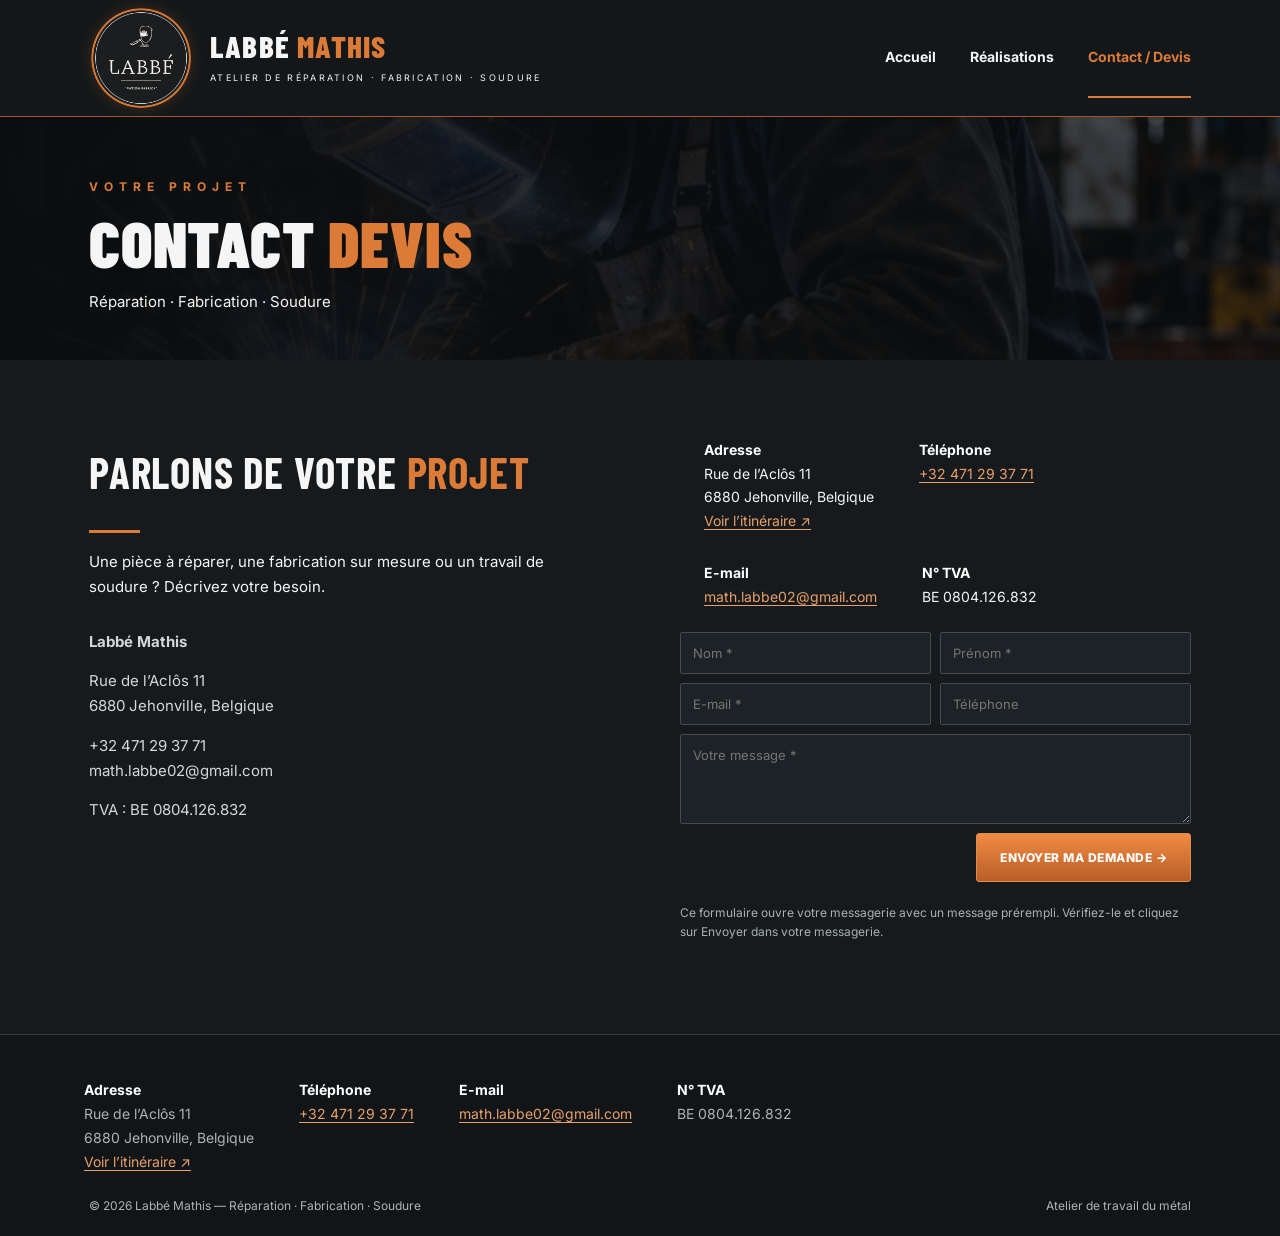
==== contact.html @ d6e79ace "Add files via upload" ====
<!doctype html><html lang="fr"><head><meta charset="utf-8"><meta name="viewport" content="width=device-width,initial-scale=1"><meta name="description" content="Labbé Mathis : réparation, fabrication et soudure. Atelier de travail du métal."><title>Contact et devis | Labbé Mathis</title><link rel="stylesheet" href="style.css"></head><body><header class="top"><div class="wrap nav"><a class="brand" href="index.html"><img src="assets/logo-labbe-renforce.png" alt="Logo officiel Labbé"><span><strong>LABBÉ <em>MATHIS</em></strong><small>ATELIER DE RÉPARATION · FABRICATION · SOUDURE</small></span></a><nav class="links" aria-label="Navigation"><a href="index.html" >Accueil</a><a href="index.html#realisations">Réalisations</a><a href="contact.html" class="active">Contact / Devis</a></nav></div></header><main><section class="page-banner"><div class="wrap"><div class="eyebrow orange">Votre projet</div><h1>Contact <span>Devis</span></h1><p>Réparation · Fabrication · Soudure</p></div></section><section class="contact-page"><div class="wrap contact-layout"><div><h2>Parlons de votre <span>projet</span></h2><div class="accent"></div><p>Une pièce à réparer, une fabrication sur mesure ou un travail de soudure ? Décrivez votre besoin.</p><div class="details"><strong>Labbé Mathis</strong><p>Rue de l’Aclôs 11<br>6880 Jehonville, Belgique</p><p><a href="tel:+32471293771">+32 471 29 37 71</a><br><a href="mailto:math.labbe02@gmail.com">math.labbe02@gmail.com</a></p><p>TVA : BE 0804.126.832</p></div></div><div><div class="atelier-details"><p><strong>Adresse</strong><br>Rue de l’Aclôs 11<br>6880 Jehonville, Belgique<br><a href="https://www.google.com/maps/search/?api=1&amp;query=Rue+de+l%27Acl%C3%B4s+11+6880+Jehonville" target="_blank" rel="noopener noreferrer">Voir l’itinéraire ↗</a></p><p><strong>Téléphone</strong><br><a href="tel:+32471293771">+32 471 29 37 71</a></p><p><strong>E-mail</strong><br><a href="mailto:math.labbe02@gmail.com">math.labbe02@gmail.com</a></p><p><strong>N° TVA</strong><br>BE 0804.126.832</p></div><form class="form" id="contactForm"><div class="form-row"><input name="nom" placeholder="Nom *" aria-label="Nom" autocomplete="family-name" required><input name="prenom" placeholder="Prénom *" aria-label="Prénom" autocomplete="given-name" required></div><div class="form-row"><input name="email" type="email" placeholder="E-mail *" aria-label="E-mail" required><input name="telephone" type="tel" placeholder="Téléphone" aria-label="Téléphone"></div><textarea name="message" placeholder="Votre message *" aria-label="Votre message" required></textarea><button class="btn" type="submit">Envoyer ma demande →</button><p class="notice">Ce formulaire ouvre votre messagerie avec un message prérempli. Vérifiez-le et cliquez sur Envoyer dans votre messagerie.</p></form></div></div></section></main><footer class="footer"><div class="atelier-details"><p><strong>Adresse</strong><br>Rue de l’Aclôs 11<br>6880 Jehonville, Belgique<br><a href="https://www.google.com/maps/search/?api=1&amp;query=Rue+de+l%27Acl%C3%B4s+11+6880+Jehonville" target="_blank" rel="noopener noreferrer">Voir l’itinéraire ↗</a></p><p><strong>Téléphone</strong><br><a href="tel:+32471293771">+32 471 29 37 71</a></p><p><strong>E-mail</strong><br><a href="mailto:math.labbe02@gmail.com">math.labbe02@gmail.com</a></p><p><strong>N° TVA</strong><br>BE 0804.126.832</p></div><div class="wrap footline"><span>© <span id="year"></span> Labbé Mathis — Réparation · Fabrication · Soudure</span><span>Atelier de travail du métal</span></div></footer><script>document.getElementById('year').textContent=new Date().getFullYear()</script><script>document.querySelectorAll('#contactForm').forEach(f=>f.addEventListener('submit',e=>{e.preventDefault();if(!f.reportValidity())return;const d=new FormData(f);const subject='Demande de devis — Labbé Mathis';const body=['Nom : '+d.get('nom'),'Prénom : '+d.get('prenom'),'E-mail : '+d.get('email'),'Téléphone : '+(d.get('telephone')||'Non renseigné'),'','Message :',d.get('message')].join('\n');window.location.href='mailto:math.labbe02@gmail.com?subject='+encodeURIComponent(subject)+'&body='+encodeURIComponent(body)}));</script></body></html>
---- style.css ----
@import url('https://fonts.googleapis.com/css2?family=Barlow+Condensed:wght@500;600;700;800;900&family=Inter:wght@400;500;600;700;800&display=swap');
:root{--bg:#161a1c;--panel:#111619;--line:#353d40;--orange:#dc7b37;--white:#f5f5f5;--muted:#c9cdd0}*{box-sizing:border-box}html{scroll-behavior:smooth}body{margin:0;background:var(--bg);color:var(--white);font:15px/1.65 Inter,Arial,sans-serif}a{color:inherit;text-decoration:none}.wrap{max-width:1150px;margin:auto;padding:0 24px}.top{background:#141719;border-bottom:1px solid #9c572b;position:sticky;top:0;z-index:20}.nav{min-height:83px;display:flex;justify-content:space-between;align-items:center;gap:18px}.brand{display:flex;align-items:center;gap:13px}.brand img{width:68px;height:68px;border-radius:50%;object-fit:cover;border:1px solid #535353}.brand strong{font:800 31px/1 'Barlow Condensed',sans-serif;letter-spacing:1.2px}.brand strong em{color:var(--orange);font-style:normal}.brand small{display:block;letter-spacing:2.3px;font-size:9px;margin-top:5px}.links{display:flex;gap:34px;font-weight:700;font-size:14px}.links a{padding:27px 0;border-bottom:2px solid transparent}.links a:hover,.links a.active{color:var(--orange);border-bottom-color:var(--orange)}.hero{min-height:465px;background:linear-gradient(90deg,#0b0e10 0%,#0b0e10 26%,rgba(11,14,16,.96) 39%,rgba(11,14,16,.12) 78%),url('assets/hero.jpg') right center/auto 100% no-repeat,#0b0e10;display:flex;align-items:center;border-bottom:1px solid #a15e34}.hero .wrap{width:100%}.hero-inner{padding:43px 0 48px}.eyebrow{letter-spacing:6px;text-transform:uppercase;font-size:12px;font-weight:700}.orange{color:var(--orange)}h1,h2,h3{font-family:'Barlow Condensed',Impact,sans-serif;line-height:1.02;text-transform:uppercase;letter-spacing:.8px}h1{font-size:clamp(62px,7.5vw,100px);margin:12px 0 15px;font-weight:900;max-width:630px}h1 span,h2 span{color:var(--orange)}.accent{width:51px;height:3px;background:var(--orange);margin:17px 0}.hero p{font-size:12px;font-weight:700;letter-spacing:4px;text-transform:uppercase;max-width:390px;line-height:2}.btn{background:linear-gradient(#f18b43,#b85e27);border:1px solid #e08b4c;border-radius:3px;display:inline-block;color:white;font:800 12px Inter,sans-serif;letter-spacing:.5px;padding:16px 23px;text-transform:uppercase;cursor:pointer}.btn:hover{filter:brightness(1.13)}.services{padding:24px 0 22px;background:radial-gradient(circle at 20% 20%,#262c2e,#171b1d 70%)}.cards{display:grid;grid-template-columns:repeat(3,minmax(0,1fr));gap:21px}.card{background:linear-gradient(120deg,#151a1c,#0c1113);border:1px solid var(--line)}.card>img{display:block;width:100%;height:150px;object-fit:cover}.card-content{display:grid;grid-template-columns:56px 1fr;gap:15px;padding:23px 22px 25px}.symbol{font-size:37px;color:var(--orange);line-height:1.1}.card h3{font-size:26px;margin:0 0 13px}.card p{font-size:13px;line-height:1.55;color:#d2d5d6;margin:0}.card .accent{margin:17px 0 0;width:49px;height:2px}.contact-section{background:linear-gradient(90deg,rgba(8,11,13,.78),rgba(8,11,13,.97) 53%),url('assets/contact-bg.jpg') left center/cover;border-top:1px solid #3e4447;padding:45px 0 50px}.contact-layout{display:grid;grid-template-columns:1fr 1fr;gap:50px}.contact-section h2{font-size:46px;margin:8px 0}.contact-section p{max-width:440px;font-size:16px}.form{display:grid;gap:9px}.form-row{display:grid;grid-template-columns:1fr 1fr;gap:9px}.form input,.form textarea{width:100%;background:#1c2225;border:1px solid #414b50;color:white;border-radius:2px;padding:12px;font:13px Inter,sans-serif}.form textarea{min-height:90px;resize:vertical}.form .btn{justify-self:end}.form input:focus,.form textarea:focus{outline:2px solid var(--orange)}.notice{font-size:12px!important;color:#aab1b4}.footer{background:#111517;border-top:1px solid #363e41;padding:20px 0;color:#aeb4b6;font-size:12px}.footline{display:flex;justify-content:space-between;gap:15px;flex-wrap:wrap}.page-banner{padding:60px 0 30px;background:linear-gradient(90deg,#0b0e10,rgba(11,14,16,.72)),url('assets/hero.jpg') right center/cover}.page-banner h1{font-size:65px;margin:12px 0}.contact-page{padding:55px 0 80px}.contact-page .contact-layout{gap:80px}.contact-page h2{font-size:43px}.details{padding:15px 0;color:#d4d8da}@media(max-width:760px){.nav{padding-top:9px;padding-bottom:8px;flex-wrap:wrap}.brand img{width:56px;height:56px}.brand strong{font-size:26px}.brand small{font-size:8px;letter-spacing:1px}.links{width:100%;justify-content:center;gap:35px}.links a{padding:7px 0}.hero{background:linear-gradient(90deg,rgba(8,10,12,.93),rgba(8,10,12,.57)),url('assets/hero.jpg') center/cover;min-height:460px}.hero-inner{padding:55px 0}h1{font-size:clamp(56px,13vw,85px)}.cards,.contact-layout{grid-template-columns:1fr}.card>img{height:190px}.contact-layout{gap:22px}.contact-section{padding:42px 0}.form-row{grid-template-columns:1fr}.contact-page{padding:40px 0}.contact-page .contact-layout{gap:25px}}
/* Réalisations */
.realizations{padding:70px 0 85px;background:#1c2226;border-top:1px solid #394045}.realizations h2{margin:10px 0 12px;font-size:clamp(38px,5vw,60px)}.realizations h2 span{color:#d17a37}.realizations-lead{color:#b9c0c4;max-width:760px;margin:0 0 32px}.realization-grid{display:grid;grid-template-columns:repeat(3,minmax(0,1fr));gap:25px}.realization-card{background:#272e32;border:1px solid #465055;border-radius:17px;overflow:hidden;box-shadow:0 14px 28px #0003}.realization-main{display:block;width:100%;height:245px;object-fit:cover;background:#151a1d}.realization-content{padding:22px}.realization-content h3{font-size:27px;margin:0 0 8px}.realization-content p{color:#bdc5c8;font-size:14px;line-height:1.6;min-height:65px;margin:0 0 16px}.realization-thumbs{display:flex;gap:8px;flex-wrap:wrap}.realization-thumb{border:2px solid transparent;border-radius:8px;overflow:hidden;padding:0;background:none;cursor:pointer;width:67px;height:56px;transition:border-color .15s}.realization-thumb[aria-pressed="true"],.realization-thumb:focus-visible{border-color:#d17a37}.realization-thumb img{width:100%;height:100%;object-fit:cover;display:block}.demo-tag{display:inline-block;font-size:11px;letter-spacing:1px;color:#dca779;text-transform:uppercase;margin-bottom:9px}@media(max-width:900px){.realization-grid{grid-template-columns:repeat(2,minmax(0,1fr))}}@media(max-width:600px){.realization-grid{grid-template-columns:1fr}.realizations{padding:48px 0}.realization-main{height:220px}}

.atelier-details{max-width:1160px;margin:0 auto;padding:18px 24px;display:flex;flex-wrap:wrap;gap:18px 45px}.atelier-details p{margin:5px 0;font-size:14px;line-height:1.7}.atelier-details a{color:#e9a06a;text-decoration:underline;text-underline-offset:3px}.atelier-details strong{color:#fff}

/* Navigation et alignement des cartes Réalisations */
html{scroll-padding-top:105px}
.realization-grid{align-items:stretch}
.realization-card{display:flex;flex-direction:column;height:100%}
.realization-content{display:flex;flex-direction:column;flex:1}
.realization-content h3{min-height:2.15em}
.realization-content p{min-height:0;flex:1}
.realization-thumbs{margin-top:auto;min-height:60px;align-content:flex-start}
@media(max-width:600px){.realization-content h3{min-height:0}}

/* Logo amélioré : plus grand, contraste renforcé et contour cuivré */
.brand img{width:104px;height:104px;object-fit:contain;border:0;border-radius:50%;filter:drop-shadow(0 0 7px rgba(220,123,55,.22));flex-shrink:0}.nav{min-height:116px}.brand{gap:17px}@media(max-width:760px){.brand img{width:78px;height:78px}.nav{min-height:unset}}
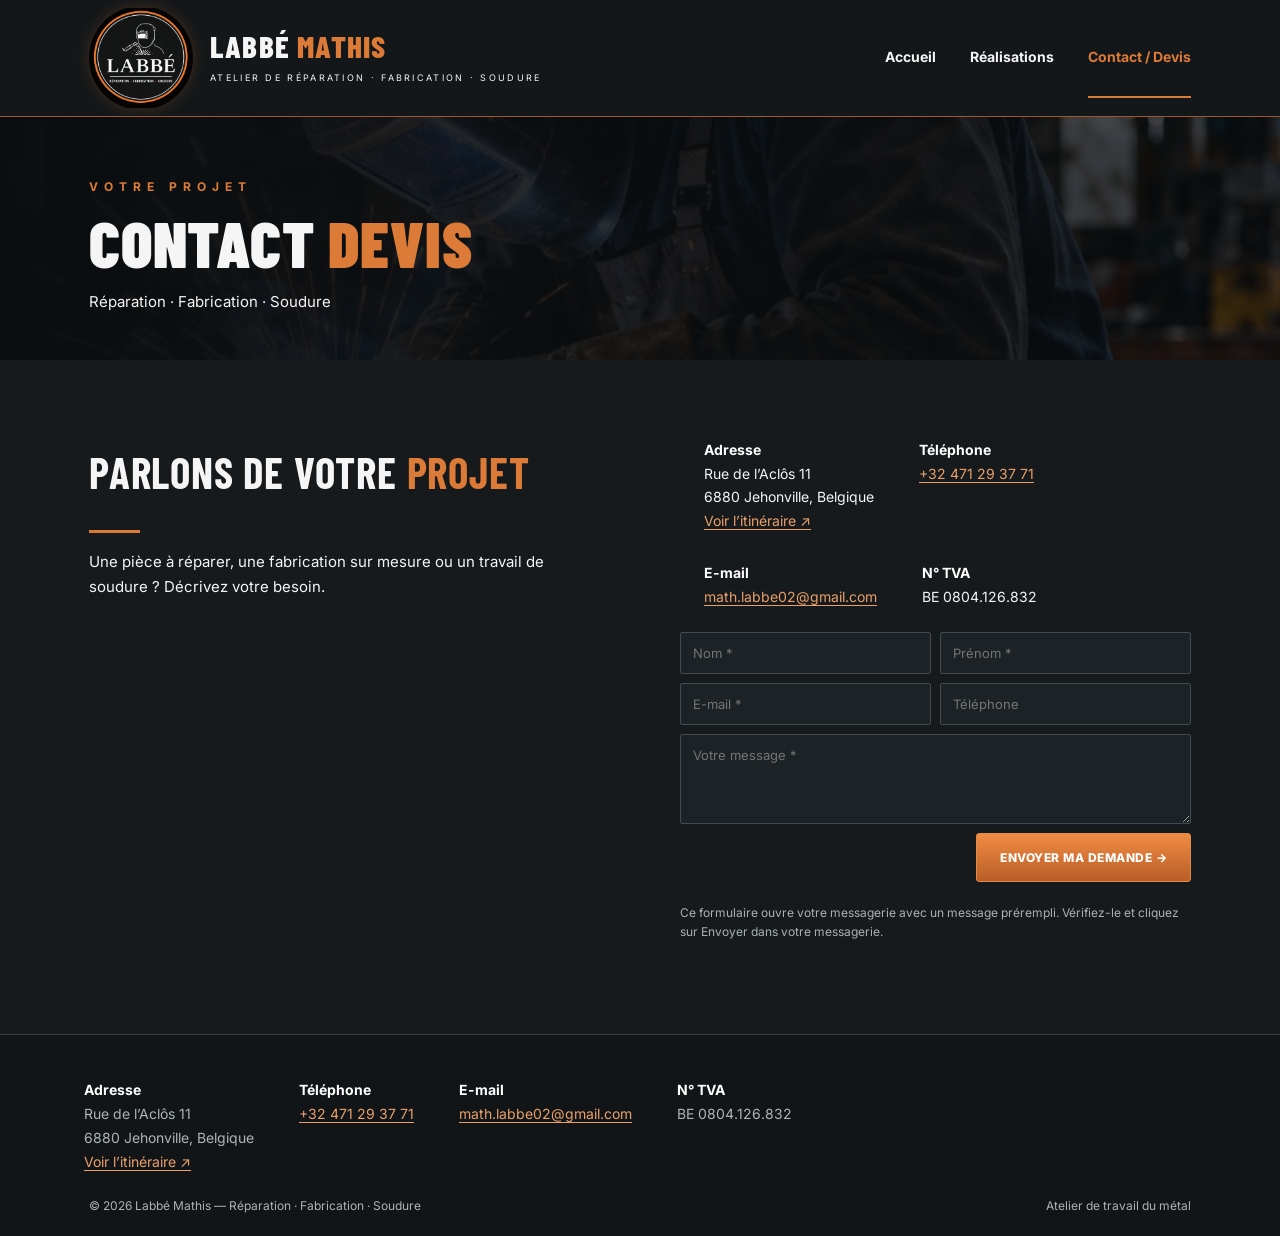
==== commit dd03a647: "Add files via upload" ====
--- a/contact.html
+++ b/contact.html
@@ -1 +1,2 @@
-<!doctype html><html lang="fr"><head><meta charset="utf-8"><meta name="viewport" content="width=device-width,initial-scale=1"><meta name="description" content="Labbé Mathis : réparation, fabrication et soudure. Atelier de travail du métal."><title>Contact et devis | Labbé Mathis</title><link rel="stylesheet" href="style.css"></head><body><header class="top"><div class="wrap nav"><a class="brand" href="index.html"><img src="assets/logo-labbe-renforce.png" alt="Logo officiel Labbé"><span><strong>LABBÉ <em>MATHIS</em></strong><small>ATELIER DE RÉPARATION · FABRICATION · SOUDURE</small></span></a><nav class="links" aria-label="Navigation"><a href="index.html" >Accueil</a><a href="index.html#realisations">Réalisations</a><a href="contact.html" class="active">Contact / Devis</a></nav></div></header><main><section class="page-banner"><div class="wrap"><div class="eyebrow orange">Votre projet</div><h1>Contact <span>Devis</span></h1><p>Réparation · Fabrication · Soudure</p></div></section><section class="contact-page"><div class="wrap contact-layout"><div><h2>Parlons de votre <span>projet</span></h2><div class="accent"></div><p>Une pièce à réparer, une fabrication sur mesure ou un travail de soudure ? Décrivez votre besoin.</p><div class="details"><strong>Labbé Mathis</strong><p>Rue de l’Aclôs 11<br>6880 Jehonville, Belgique</p><p><a href="tel:+32471293771">+32 471 29 37 71</a><br><a href="mailto:math.labbe02@gmail.com">math.labbe02@gmail.com</a></p><p>TVA : BE 0804.126.832</p></div></div><div><div class="atelier-details"><p><strong>Adresse</strong><br>Rue de l’Aclôs 11<br>6880 Jehonville, Belgique<br><a href="https://www.google.com/maps/search/?api=1&amp;query=Rue+de+l%27Acl%C3%B4s+11+6880+Jehonville" target="_blank" rel="noopener noreferrer">Voir l’itinéraire ↗</a></p><p><strong>Téléphone</strong><br><a href="tel:+32471293771">+32 471 29 37 71</a></p><p><strong>E-mail</strong><br><a href="mailto:math.labbe02@gmail.com">math.labbe02@gmail.com</a></p><p><strong>N° TVA</strong><br>BE 0804.126.832</p></div><form class="form" id="contactForm"><div class="form-row"><input name="nom" placeholder="Nom *" aria-label="Nom" autocomplete="family-name" required><input name="prenom" placeholder="Prénom *" aria-label="Prénom" autocomplete="given-name" required></div><div class="form-row"><input name="email" type="email" placeholder="E-mail *" aria-label="E-mail" required><input name="telephone" type="tel" placeholder="Téléphone" aria-label="Téléphone"></div><textarea name="message" placeholder="Votre message *" aria-label="Votre message" required></textarea><button class="btn" type="submit">Envoyer ma demande →</button><p class="notice">Ce formulaire ouvre votre messagerie avec un message prérempli. Vérifiez-le et cliquez sur Envoyer dans votre messagerie.</p></form></div></div></section></main><footer class="footer"><div class="atelier-details"><p><strong>Adresse</strong><br>Rue de l’Aclôs 11<br>6880 Jehonville, Belgique<br><a href="https://www.google.com/maps/search/?api=1&amp;query=Rue+de+l%27Acl%C3%B4s+11+6880+Jehonville" target="_blank" rel="noopener noreferrer">Voir l’itinéraire ↗</a></p><p><strong>Téléphone</strong><br><a href="tel:+32471293771">+32 471 29 37 71</a></p><p><strong>E-mail</strong><br><a href="mailto:math.labbe02@gmail.com">math.labbe02@gmail.com</a></p><p><strong>N° TVA</strong><br>BE 0804.126.832</p></div><div class="wrap footline"><span>© <span id="year"></span> Labbé Mathis — Réparation · Fabrication · Soudure</span><span>Atelier de travail du métal</span></div></footer><script>document.getElementById('year').textContent=new Date().getFullYear()</script><script>document.querySelectorAll('#contactForm').forEach(f=>f.addEventListener('submit',e=>{e.preventDefault();if(!f.reportValidity())return;const d=new FormData(f);const subject='Demande de devis — Labbé Mathis';const body=['Nom : '+d.get('nom'),'Prénom : '+d.get('prenom'),'E-mail : '+d.get('email'),'Téléphone : '+(d.get('telephone')||'Non renseigné'),'','Message :',d.get('message')].join('\n');window.location.href='mailto:math.labbe02@gmail.com?subject='+encodeURIComponent(subject)+'&body='+encodeURIComponent(body)}));</script></body></html>+<!DOCTYPE html>
+<html lang="fr"><head><meta charset="utf-8"/><meta content="width=device-width,initial-scale=1" name="viewport"/><meta content="Labbé Mathis : réparation, fabrication et soudure. Atelier de travail du métal." name="description"/><title>Contact et devis | Labbé Mathis</title><link href="style.css" rel="stylesheet"/></head><body><header class="top"><div class="wrap nav"><a class="brand" href="index.html"><img alt="Logo officiel Labbé" src="assets/logo-labbe-renforce.png"/><span><strong>LABBÉ <em>MATHIS</em></strong><small>ATELIER DE RÉPARATION · FABRICATION · SOUDURE</small></span></a><nav aria-label="Navigation" class="links"><a href="index.html">Accueil</a><a href="index.html#realisations">Réalisations</a><a class="active" href="contact.html">Contact / Devis</a></nav></div></header><main><section class="page-banner"><div class="wrap"><div class="eyebrow orange">Votre projet</div><h1>Contact <span>Devis</span></h1><p>Réparation · Fabrication · Soudure</p></div></section><section class="contact-page"><div class="wrap contact-layout"><div><h2>Parlons de votre <span>projet</span></h2><div class="accent"></div><p>Une pièce à réparer, une fabrication sur mesure ou un travail de soudure ? Décrivez votre besoin.</p></div><div><div class="atelier-details"><p><strong>Adresse</strong><br/>Rue de l’Aclôs 11<br/>6880 Jehonville, Belgique<br/><a href="https://www.google.com/maps/search/?api=1&amp;query=Rue+de+l%27Acl%C3%B4s+11+6880+Jehonville" rel="noopener noreferrer" target="_blank">Voir l’itinéraire ↗</a></p><p><strong>Téléphone</strong><br/><a href="tel:+32471293771">+32 471 29 37 71</a></p><p><strong>E-mail</strong><br/><a href="mailto:math.labbe02@gmail.com">math.labbe02@gmail.com</a></p><p><strong>N° TVA</strong><br/>BE 0804.126.832</p></div><form class="form" id="contactForm"><div class="form-row"><input aria-label="Nom" autocomplete="family-name" name="nom" placeholder="Nom *" required=""/><input aria-label="Prénom" autocomplete="given-name" name="prenom" placeholder="Prénom *" required=""/></div><div class="form-row"><input aria-label="E-mail" name="email" placeholder="E-mail *" required="" type="email"/><input aria-label="Téléphone" name="telephone" placeholder="Téléphone" type="tel"/></div><textarea aria-label="Votre message" name="message" placeholder="Votre message *" required=""></textarea><button class="btn" type="submit">Envoyer ma demande →</button><p class="notice">Ce formulaire ouvre votre messagerie avec un message prérempli. Vérifiez-le et cliquez sur Envoyer dans votre messagerie.</p></form></div></div></section></main><footer class="footer"><div class="atelier-details"><p><strong>Adresse</strong><br/>Rue de l’Aclôs 11<br/>6880 Jehonville, Belgique<br/><a href="https://www.google.com/maps/search/?api=1&amp;query=Rue+de+l%27Acl%C3%B4s+11+6880+Jehonville" rel="noopener noreferrer" target="_blank">Voir l’itinéraire ↗</a></p><p><strong>Téléphone</strong><br/><a href="tel:+32471293771">+32 471 29 37 71</a></p><p><strong>E-mail</strong><br/><a href="mailto:math.labbe02@gmail.com">math.labbe02@gmail.com</a></p><p><strong>N° TVA</strong><br/>BE 0804.126.832</p></div><div class="wrap footline"><span>© <span id="year"></span> Labbé Mathis — Réparation · Fabrication · Soudure</span><span>Atelier de travail du métal</span></div></footer><script>document.getElementById('year').textContent=new Date().getFullYear()</script><script>document.querySelectorAll('#contactForm').forEach(f=>f.addEventListener('submit',e=>{e.preventDefault();if(!f.reportValidity())return;const d=new FormData(f);const subject='Demande de devis — Labbé Mathis';const body=['Nom : '+d.get('nom'),'Prénom : '+d.get('prenom'),'E-mail : '+d.get('email'),'Téléphone : '+(d.get('telephone')||'Non renseigné'),'','Message :',d.get('message')].join('\n');window.location.href='mailto:math.labbe02@gmail.com?subject='+encodeURIComponent(subject)+'&body='+encodeURIComponent(body)}));</script></body></html>
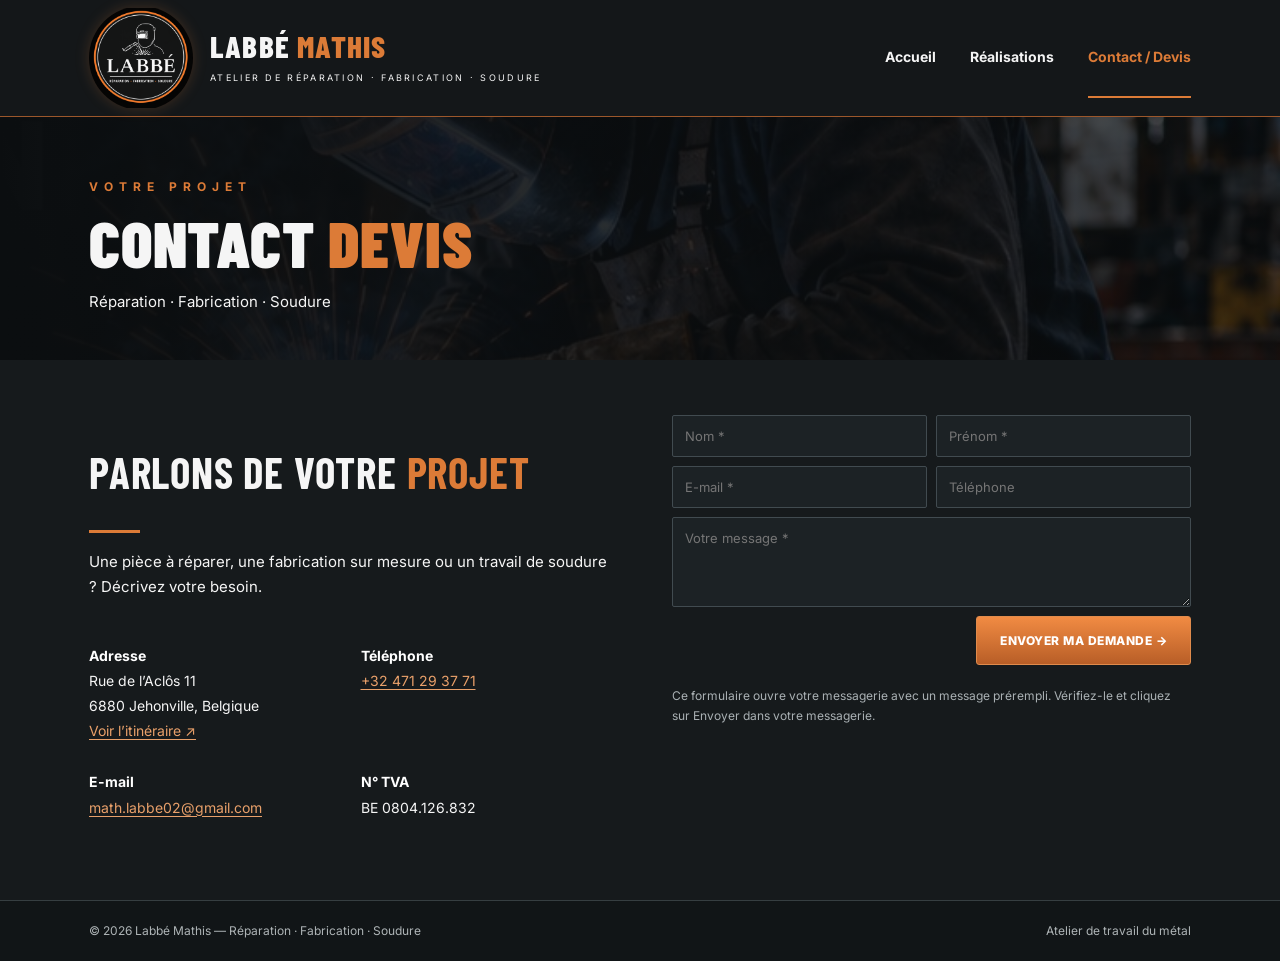
==== commit 415bcfe3: "Add files via upload" ====
--- a/contact.html
+++ b/contact.html
@@ -1,2 +1,3 @@
 <!DOCTYPE html>
-<html lang="fr"><head><meta charset="utf-8"/><meta content="width=device-width,initial-scale=1" name="viewport"/><meta content="Labbé Mathis : réparation, fabrication et soudure. Atelier de travail du métal." name="description"/><title>Contact et devis | Labbé Mathis</title><link href="style.css" rel="stylesheet"/></head><body><header class="top"><div class="wrap nav"><a class="brand" href="index.html"><img alt="Logo officiel Labbé" src="assets/logo-labbe-renforce.png"/><span><strong>LABBÉ <em>MATHIS</em></strong><small>ATELIER DE RÉPARATION · FABRICATION · SOUDURE</small></span></a><nav aria-label="Navigation" class="links"><a href="index.html">Accueil</a><a href="index.html#realisations">Réalisations</a><a class="active" href="contact.html">Contact / Devis</a></nav></div></header><main><section class="page-banner"><div class="wrap"><div class="eyebrow orange">Votre projet</div><h1>Contact <span>Devis</span></h1><p>Réparation · Fabrication · Soudure</p></div></section><section class="contact-page"><div class="wrap contact-layout"><div><h2>Parlons de votre <span>projet</span></h2><div class="accent"></div><p>Une pièce à réparer, une fabrication sur mesure ou un travail de soudure ? Décrivez votre besoin.</p></div><div><div class="atelier-details"><p><strong>Adresse</strong><br/>Rue de l’Aclôs 11<br/>6880 Jehonville, Belgique<br/><a href="https://www.google.com/maps/search/?api=1&amp;query=Rue+de+l%27Acl%C3%B4s+11+6880+Jehonville" rel="noopener noreferrer" target="_blank">Voir l’itinéraire ↗</a></p><p><strong>Téléphone</strong><br/><a href="tel:+32471293771">+32 471 29 37 71</a></p><p><strong>E-mail</strong><br/><a href="mailto:math.labbe02@gmail.com">math.labbe02@gmail.com</a></p><p><strong>N° TVA</strong><br/>BE 0804.126.832</p></div><form class="form" id="contactForm"><div class="form-row"><input aria-label="Nom" autocomplete="family-name" name="nom" placeholder="Nom *" required=""/><input aria-label="Prénom" autocomplete="given-name" name="prenom" placeholder="Prénom *" required=""/></div><div class="form-row"><input aria-label="E-mail" name="email" placeholder="E-mail *" required="" type="email"/><input aria-label="Téléphone" name="telephone" placeholder="Téléphone" type="tel"/></div><textarea aria-label="Votre message" name="message" placeholder="Votre message *" required=""></textarea><button class="btn" type="submit">Envoyer ma demande →</button><p class="notice">Ce formulaire ouvre votre messagerie avec un message prérempli. Vérifiez-le et cliquez sur Envoyer dans votre messagerie.</p></form></div></div></section></main><footer class="footer"><div class="atelier-details"><p><strong>Adresse</strong><br/>Rue de l’Aclôs 11<br/>6880 Jehonville, Belgique<br/><a href="https://www.google.com/maps/search/?api=1&amp;query=Rue+de+l%27Acl%C3%B4s+11+6880+Jehonville" rel="noopener noreferrer" target="_blank">Voir l’itinéraire ↗</a></p><p><strong>Téléphone</strong><br/><a href="tel:+32471293771">+32 471 29 37 71</a></p><p><strong>E-mail</strong><br/><a href="mailto:math.labbe02@gmail.com">math.labbe02@gmail.com</a></p><p><strong>N° TVA</strong><br/>BE 0804.126.832</p></div><div class="wrap footline"><span>© <span id="year"></span> Labbé Mathis — Réparation · Fabrication · Soudure</span><span>Atelier de travail du métal</span></div></footer><script>document.getElementById('year').textContent=new Date().getFullYear()</script><script>document.querySelectorAll('#contactForm').forEach(f=>f.addEventListener('submit',e=>{e.preventDefault();if(!f.reportValidity())return;const d=new FormData(f);const subject='Demande de devis — Labbé Mathis';const body=['Nom : '+d.get('nom'),'Prénom : '+d.get('prenom'),'E-mail : '+d.get('email'),'Téléphone : '+(d.get('telephone')||'Non renseigné'),'','Message :',d.get('message')].join('\n');window.location.href='mailto:math.labbe02@gmail.com?subject='+encodeURIComponent(subject)+'&body='+encodeURIComponent(body)}));</script></body></html>+
+<html lang="fr"><head><meta charset="utf-8"/><meta content="width=device-width,initial-scale=1" name="viewport"/><meta content="Labbé Mathis : réparation, fabrication et soudure. Atelier de travail du métal." name="description"/><title>Contact et devis | Labbé Mathis</title><link href="style.css" rel="stylesheet"/></head><body><header class="top"><div class="wrap nav"><a class="brand" href="index.html"><img alt="Logo officiel Labbé" src="assets/logo-labbe-renforce.png"/><span><strong>LABBÉ <em>MATHIS</em></strong><small>ATELIER DE RÉPARATION · FABRICATION · SOUDURE</small></span></a><nav aria-label="Navigation" class="links"><a href="index.html">Accueil</a><a href="index.html#realisations">Réalisations</a><a class="active" href="contact.html">Contact / Devis</a></nav></div></header><main><section class="page-banner"><div class="wrap"><div class="eyebrow orange">Votre projet</div><h1>Contact <span>Devis</span></h1><p>Réparation · Fabrication · Soudure</p></div></section><section class="contact-page"><div class="wrap contact-layout"><div><h2>Parlons de votre <span>projet</span></h2><div class="accent"></div><p>Une pièce à réparer, une fabrication sur mesure ou un travail de soudure ? Décrivez votre besoin.</p><div class="atelier-details"><p><strong>Adresse</strong><br/>Rue de l’Aclôs 11<br/>6880 Jehonville, Belgique<br/><a href="https://www.google.com/maps/search/?api=1&amp;query=Rue+de+l%27Acl%C3%B4s+11+6880+Jehonville" rel="noopener noreferrer" target="_blank">Voir l’itinéraire ↗</a></p><p><strong>Téléphone</strong><br/><a href="tel:+32471293771">+32 471 29 37 71</a></p><p><strong>E-mail</strong><br/><a href="mailto:math.labbe02@gmail.com">math.labbe02@gmail.com</a></p><p><strong>N° TVA</strong><br/>BE 0804.126.832</p></div></div><div><form class="form" id="contactForm"><div class="form-row"><input aria-label="Nom" autocomplete="family-name" name="nom" placeholder="Nom *" required=""/><input aria-label="Prénom" autocomplete="given-name" name="prenom" placeholder="Prénom *" required=""/></div><div class="form-row"><input aria-label="E-mail" name="email" placeholder="E-mail *" required="" type="email"/><input aria-label="Téléphone" name="telephone" placeholder="Téléphone" type="tel"/></div><textarea aria-label="Votre message" name="message" placeholder="Votre message *" required=""></textarea><button class="btn" type="submit">Envoyer ma demande →</button><p class="notice">Ce formulaire ouvre votre messagerie avec un message prérempli. Vérifiez-le et cliquez sur Envoyer dans votre messagerie.</p></form></div></div></section></main><footer class="footer"><div class="wrap footline"><span>© <span id="year"></span> Labbé Mathis — Réparation · Fabrication · Soudure</span><span>Atelier de travail du métal</span></div></footer><script>document.getElementById('year').textContent=new Date().getFullYear()</script><script>document.querySelectorAll('#contactForm').forEach(f=>f.addEventListener('submit',e=>{e.preventDefault();if(!f.reportValidity())return;const d=new FormData(f);const subject='Demande de devis — Labbé Mathis';const body=['Nom : '+d.get('nom'),'Prénom : '+d.get('prenom'),'E-mail : '+d.get('email'),'Téléphone : '+(d.get('telephone')||'Non renseigné'),'','Message :',d.get('message')].join('\n');window.location.href='mailto:math.labbe02@gmail.com?subject='+encodeURIComponent(subject)+'&body='+encodeURIComponent(body)}));</script></body></html>
--- a/style.css
+++ b/style.css
@@ -17,3 +17,12 @@
 
 /* Logo amélioré : plus grand, contraste renforcé et contour cuivré */
 .brand img{width:104px;height:104px;object-fit:contain;border:0;border-radius:50%;filter:drop-shadow(0 0 7px rgba(220,123,55,.22));flex-shrink:0}.nav{min-height:116px}.brand{gap:17px}@media(max-width:760px){.brand img{width:78px;height:78px}.nav{min-height:unset}}
+
+/* Contact : coordonnées alignées sous le texte de présentation, à gauche */
+.contact-page .contact-layout{grid-template-columns:minmax(0,1fr) minmax(0,1fr);gap:64px;align-items:start}
+.contact-page .contact-layout>div:first-child .atelier-details{display:grid;grid-template-columns:repeat(2,minmax(0,1fr));gap:26px 24px;padding:28px 0 0;margin:0;max-width:none;align-items:start}
+.contact-page .contact-layout>div:first-child .atelier-details p{margin:0;line-height:1.8;overflow-wrap:anywhere}
+.contact-page .contact-layout>div:first-child>p{max-width:550px}
+@media(max-width:900px){.contact-page .contact-layout{gap:32px}.contact-page .contact-layout>div:first-child .atelier-details{grid-template-columns:1fr;gap:16px}}
+@media(max-width:760px){.contact-page .contact-layout{grid-template-columns:1fr;gap:35px}.contact-page .contact-layout>div:first-child .atelier-details{grid-template-columns:repeat(2,minmax(0,1fr));gap:20px}}
+@media(max-width:430px){.contact-page .contact-layout>div:first-child .atelier-details{grid-template-columns:1fr}}
